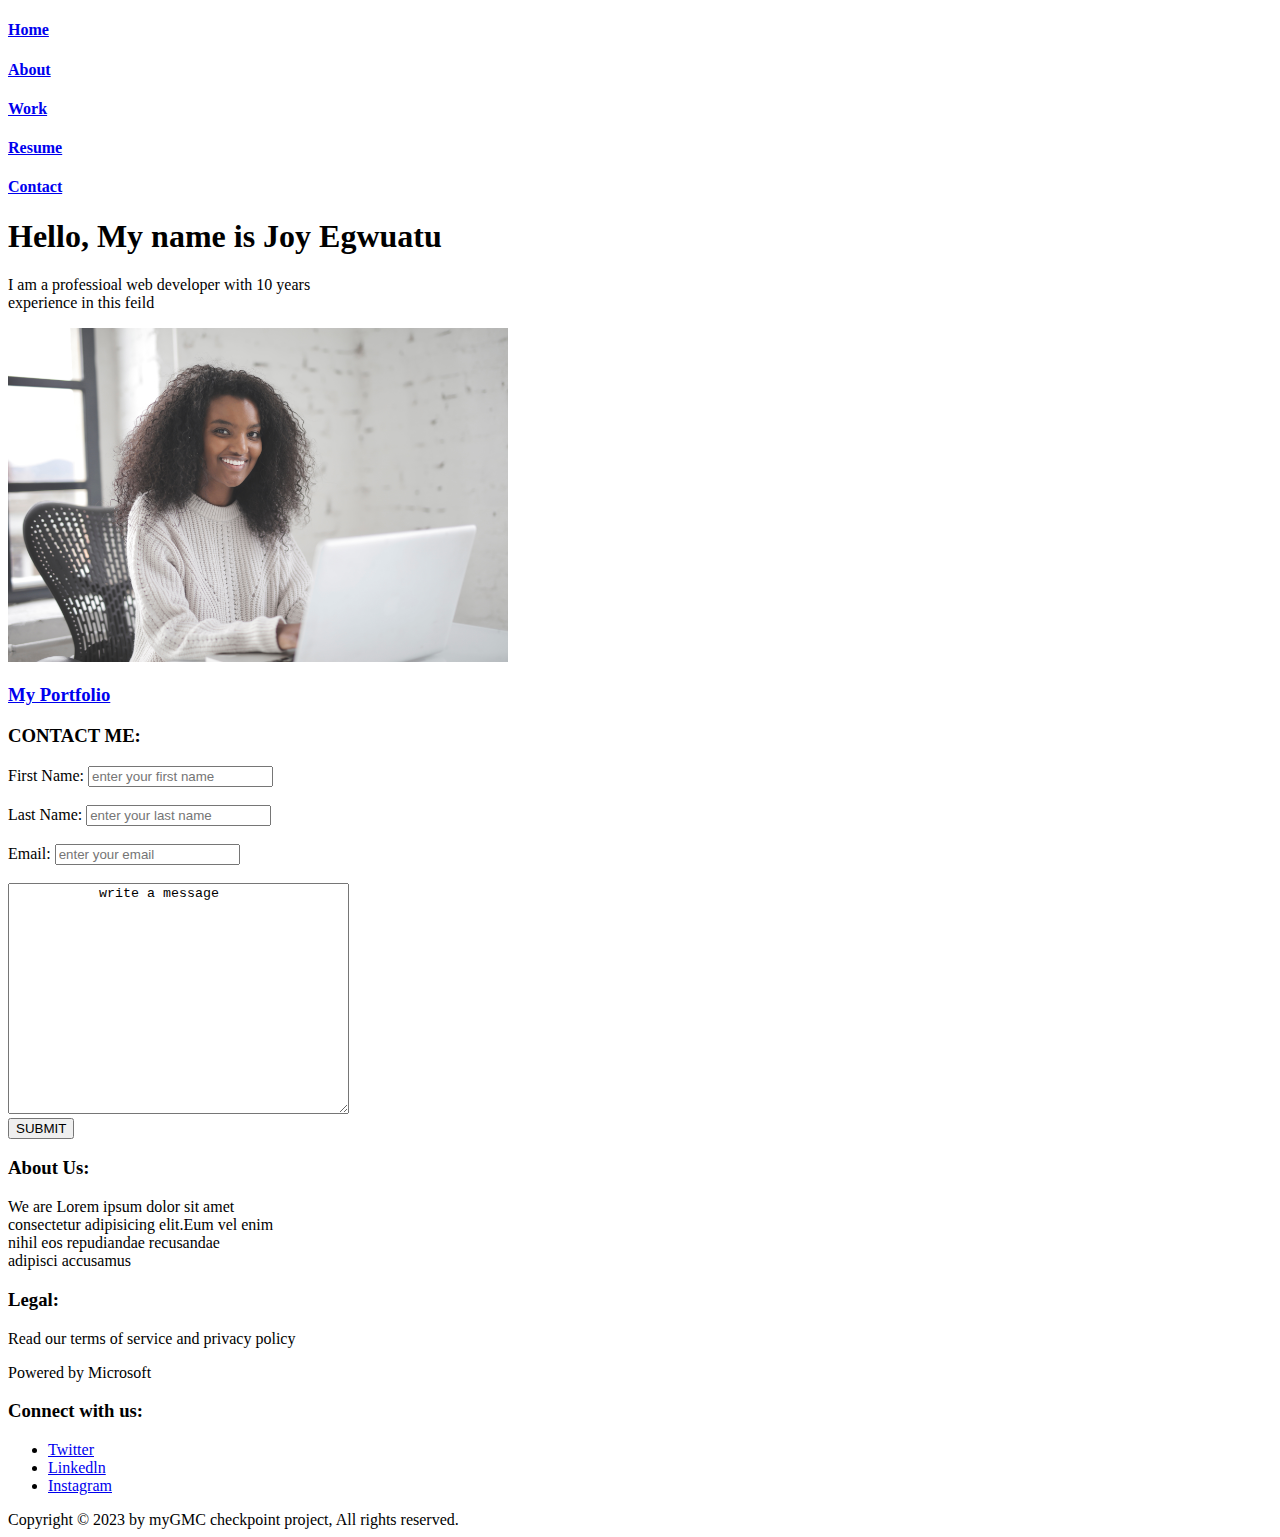
==== index.html @ 3bc533db "first commit" ====
<!DOCTYPE html>
<html lang="en">
  <head>
    <meta charset="UTF-8" />

    <link rel="stylesheet" href="style.css" />
    <meta name="viewport" content="width=device-width, initial-scale=1.0" />
    <title>Document</title>
  </head>
  <body>
    <!--header section opening tag-->
    <header>
      <!-- navbar opening tag-->
      <nav>
        <h4><a href="#">Home</a></h4>
        <h4><a href="#">About</a></h4>
        <h4><a href="#">Work</a></h4>
        <h4><a href="#">Resume</a></h4>
        <h4><a href="#">Contact</a></h4>
      </nav>
      <!-- navbar closing tag-->

      <div>
        <h1>Hello, My name is Joy Egwuatu</h1>
        <p>
          I am a professioal web developer with 10 years <br />
          experience in this feild
        </p>
        <img
          src="pexels-andrea-piacquadio-3892920.jpg"
          alt="my profile picture"
          width="500px"
        />
        <h3><a href="contact us.html">My Portfolio</a></h3>
      </div>
    </header>
    <!--header section closing tag-->

    <!--main section opening tag-->
    <main>
      <section>
        <form>
          <h3>CONTACT ME:</h3>
          <div>
            <label for="first-name">First Name: </label
            ><input
              name="first-name"
              type="text"
              placeholder="enter your first name"
            />
          </div>
          <br />

          <div>
            <label for="last-name">Last Name: </label
            ><input
              name="last-name"
              type="text"
              placeholder="enter your last name"
            />
          </div>
          <br />

          <div>
            <label for="email">Email: </label
            ><input
              name="last-name"
              type="text"
              placeholder="enter your email"
            />
          </div>
          <br />

          <div>
            <textarea name="my-textarea" id="contact-us" cols="40" rows="15">
           write a message
         </textarea
            >
          </div>

          <div>
            <input type="submit" value="SUBMIT" />
          </div>
        </form>
      </section>

      <section>
        <div>
          <h3>About Us:</h3>
          <p>
            We are Lorem ipsum dolor sit amet <br />
            consectetur adipisicing elit.Eum vel enim <br />
            nihil eos repudiandae recusandae <br />
            adipisci accusamus
          </p>
        </div>

        <div>
          <h3>Legal:</h3>
          <p>Read our terms of service and privacy policy</p>
        </div>

        <div>
          <p>Powered by Microsoft</p>
        </div>
        <div>
          <h3>Connect with us:</h3>
          <ul>
            <li><a href="#">Twitter</a></li>
            <li><a href="#">Linkedln</a></li>
            <li><a href="#">Instagram</a></li>
          </ul>
        </div>
      </section>
    </main>
    <!--header section closing tag-->

    <!-- footer-opening section tag-->
    <footer>
      Copyright &copy; 2023 by myGMC checkpoint project, All rights reserved.
    </footer>
    <!-- footer- closing section tag-->
  </body>
</html>
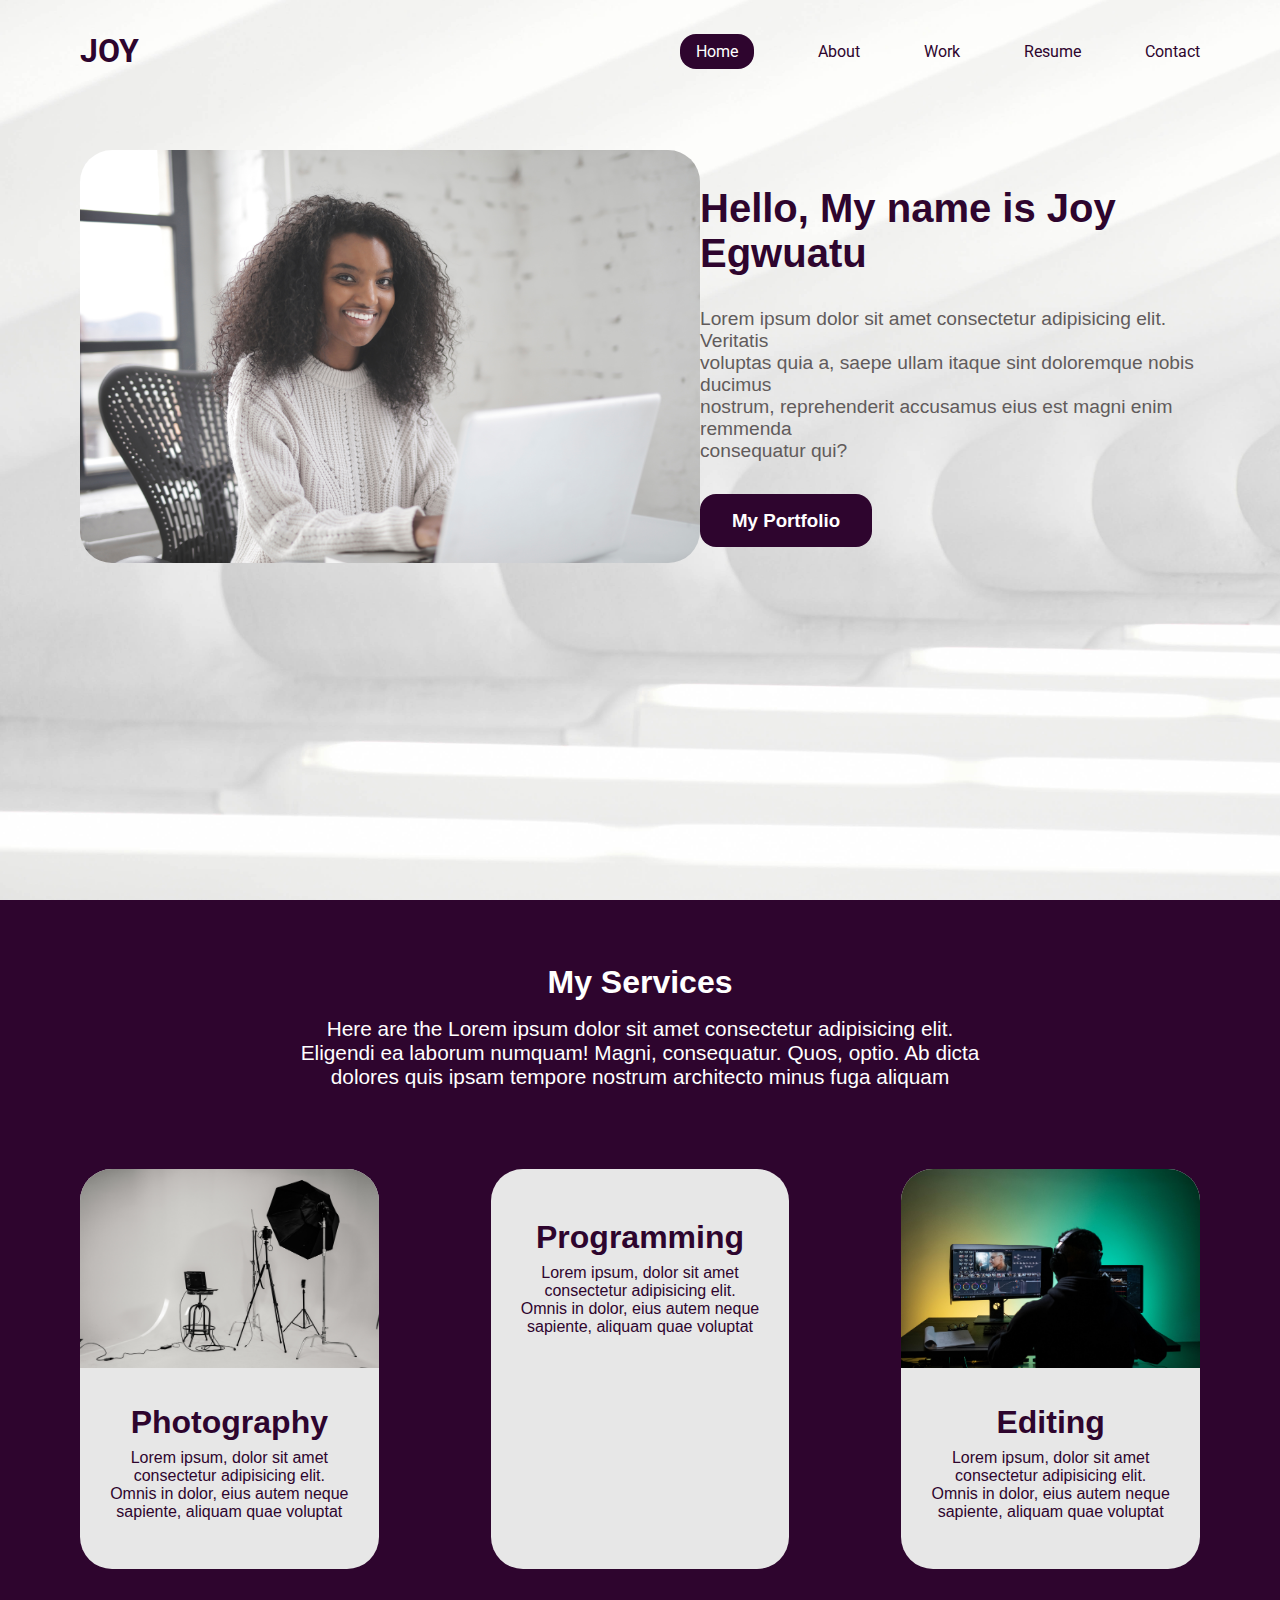
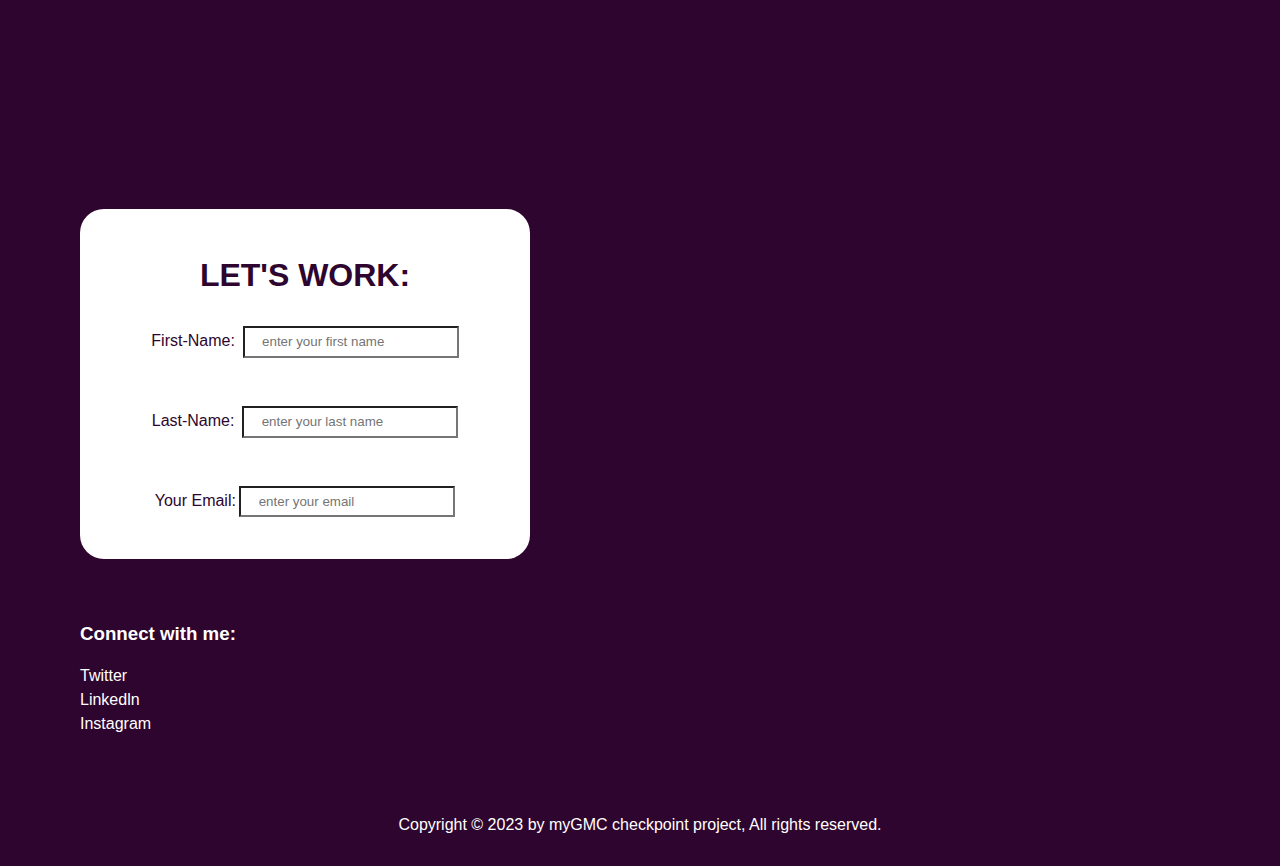
==== commit 73756725: "second commit" ====
--- a/index.html
+++ b/index.html
@@ -2,123 +2,173 @@
 <html lang="en">
   <head>
     <meta charset="UTF-8" />
+    <link
+      href="https://fonts.googleapis.com/css2?family=Raleway:ital,wght@0,300;0,400;0,500;0,700;1,700&family=Roboto:wght@300;400&display=swap"
+      rel="stylesheet"
+    />
 
     <link rel="stylesheet" href="style.css" />
     <meta name="viewport" content="width=device-width, initial-scale=1.0" />
+    <link rel="stylesheet" href="style.css" />
     <title>Document</title>
   </head>
   <body>
     <!--header section opening tag-->
     <header>
-      <!-- navbar opening tag-->
       <nav>
-        <h4><a href="#">Home</a></h4>
-        <h4><a href="#">About</a></h4>
-        <h4><a href="#">Work</a></h4>
-        <h4><a href="#">Resume</a></h4>
-        <h4><a href="#">Contact</a></h4>
+        <div class="nav-logo"><h1>JOY</h1></div>
+        <ul>
+          <li><a href="#" class="home-link">Home</a></li>
+          <li><a href="#">About</a></li>
+          <li><a href="#">Work</a></li>
+          <li><a href="#">Resume</a></li>
+          <li><a href="#">Contact</a></li>
+        </ul>
       </nav>
-      <!-- navbar closing tag-->
 
-      <div>
-        <h1>Hello, My name is Joy Egwuatu</h1>
-        <p>
-          I am a professioal web developer with 10 years <br />
-          experience in this feild
-        </p>
-        <img
-          src="pexels-andrea-piacquadio-3892920.jpg"
-          alt="my profile picture"
-          width="500px"
-        />
-        <h3><a href="contact us.html">My Portfolio</a></h3>
+      <div class="main-header">
+        <div class="main-left">
+          <img
+            src="pexels-andrea-piacquadio-3892920.jpg"
+            alt="my profile picture"
+            width="500px"
+            class="main-img"
+          />
+        </div>
+        <div class="main-about">
+          <h1>Hello, My name is Joy Egwuatu</h1>
+          <p>
+            Lorem ipsum dolor sit amet consectetur adipisicing elit. Veritatis
+            <br />
+            voluptas quia a, saepe ullam itaque sint doloremque nobis ducimus
+            <br />
+            nostrum, reprehenderit accusamus eius est magni enim remmenda <br />
+            consequatur qui?
+          </p>
+
+          <h3><a href="contact us.html">My Portfolio</a></h3>
+        </div>
       </div>
     </header>
+
     <!--header section closing tag-->
 
     <!--main section opening tag-->
     <main>
-      <section>
-        <form>
-          <h3>CONTACT ME:</h3>
-          <div>
-            <label for="first-name">First Name: </label
-            ><input
-              name="first-name"
-              type="text"
-              placeholder="enter your first name"
-            />
-          </div>
-          <br />
-
-          <div>
-            <label for="last-name">Last Name: </label
-            ><input
-              name="last-name"
-              type="text"
-              placeholder="enter your last name"
-            />
-          </div>
-          <br />
-
-          <div>
-            <label for="email">Email: </label
-            ><input
-              name="last-name"
-              type="text"
-              placeholder="enter your email"
-            />
-          </div>
-          <br />
-
-          <div>
-            <textarea name="my-textarea" id="contact-us" cols="40" rows="15">
-           write a message
-         </textarea
-            >
-          </div>
-
-          <div>
-            <input type="submit" value="SUBMIT" />
-          </div>
-        </form>
-      </section>
-
-      <section>
-        <div>
-          <h3>About Us:</h3>
+          <!-- section-1 opening tag-->
+      <section class="section-1">
+        <div class="service-about">
+          <h1>My Services</h1>
           <p>
-            We are Lorem ipsum dolor sit amet <br />
-            consectetur adipisicing elit.Eum vel enim <br />
-            nihil eos repudiandae recusandae <br />
-            adipisci accusamus
+            Here are the Lorem ipsum dolor sit amet consectetur adipisicing
+            elit.
+            <br />
+            Eligendi ea laborum numquam! Magni, consequatur. Quos, optio. Ab
+            dicta
+            <br />
+            dolores quis ipsam tempore nostrum architecto minus fuga aliquam
           </p>
         </div>
 
-        <div>
-          <h3>Legal:</h3>
-          <p>Read our terms of service and privacy policy</p>
+        <div class="service-work">
+          <div class="service-work1">
+            <img
+              src="pexels-brett-sayles-2388569.jpg"
+              alt=""
+              class="photo-img"
+            />
+
+            <h1>Photography</h1>
+            <p>
+              Lorem ipsum, dolor sit amet <br />
+              consectetur adipisicing elit.<br />
+              Omnis in dolor, eius autem neque <br />
+              sapiente, aliquam quae voluptat
+            </p>
+          </div>
+          <div class="service-work1 service-work2">
+            <img
+              src="pexels-markus-spiske-177598.jpg"
+              alt=""
+              class="photo-img"
+            />
+
+            <h1>Programming</h1>
+            <p>
+              Lorem ipsum, dolor sit amet <br />
+              consectetur adipisicing elit.<br />
+              Omnis in dolor, eius autem neque <br />
+              sapiente, aliquam quae voluptat
+            </p>
+          </div>
+          <div class="service-work1 service-work2">
+            <img src="pexels-ron-lach-8102677.jpg" alt="" class="photo-img" />
+
+            <h1>Editing</h1>
+            <p>
+              Lorem ipsum, dolor sit amet <br />
+              consectetur adipisicing elit.<br />
+              Omnis in dolor, eius autem neque <br />
+              sapiente, aliquam quae voluptat
+            </p>
+          </div>
         </div>
+      </section>
+        <!-- section-1 closing tag-->
 
-        <div>
-          <p>Powered by Microsoft</p>
-        </div>
-        <div>
-          <h3>Connect with us:</h3>
+    <!-- section-2 opening tag-->
+      <section>
+        <form class="section-2">
+          <div class="fill">
+            <h1>LET'S WORK:</h1>
+            <div class="about-name">
+              <label for="first-name">First-Name: </label
+              ><input
+                name="first-name"
+                type="text"
+                placeholder="enter your first name"
+                type="hidden"
+              />
+            </div>
+            <div class="about-name">
+              <label for="last-name">Last-Name: </label
+              ><input
+                name="last-name"
+                type="text"
+                placeholder="enter your last name"
+                type="hidden"
+              />
+            </div>
+            <div class="about-name">
+              <label for="email">Your Email:</label
+              ><input
+                name="last-name"
+                type="text"
+                placeholder="enter your email"
+                type="hidden"
+              />
+            </div>
+          </div>
+        </form>
+
+        <div class="connect">
+          <h3>Connect with me:</h3>
           <ul>
             <li><a href="#">Twitter</a></li>
             <li><a href="#">Linkedln</a></li>
             <li><a href="#">Instagram</a></li>
           </ul>
         </div>
+
+        <footer>
+          Copyright &copy; 2023 by myGMC checkpoint project, All rights
+          reserved.
+        </footer>
       </section>
+      
+    <!-- section-2 closing tag-->
     </main>
-    <!--header section closing tag-->
-
-    <!-- footer-opening section tag-->
-    <footer>
-      Copyright &copy; 2023 by myGMC checkpoint project, All rights reserved.
-    </footer>
-    <!-- footer- closing section tag-->
+    
+    <!--main section closing tag-->
   </body>
 </html>
--- a/style.css
+++ b/style.css
@@ -0,0 +1,205 @@
+* {
+  margin: 0;
+  padding: 0;
+  box-sizing: border-box;
+}
+
+body {
+  font-family: "Roboto", sans-serif;
+  margin: 0 auto;
+  color: #fff;
+}
+header {
+  height: 100vh;
+  background-image: url(pexels-gdtography-950241.jpg);
+  background-size: cover;
+  padding: 2rem 5rem;
+  max-width: 100%;
+  overflow: hidden;
+}
+nav {
+  display: flex;
+  justify-content: space-between;
+  align-items: center;
+  margin-bottom: 5rem;
+  width: 100%;
+}
+nav ul {
+  display: flex;
+  justify-content: center;
+  align-items: center;
+  gap: 4rem;
+  list-style: none;
+
+  & a {
+    text-decoration: none;
+    color: rgb(46, 5, 46);
+  }
+}
+.home-link {
+  color: #fff;
+  background-color: rgb(46, 5, 46);
+  padding: 0.5rem 1rem;
+  border-radius: 1rem;
+}
+.nav-logo {
+  color: rgb(46, 5, 46);
+}
+
+.home-link:hover {
+  background-color: #fff;
+  color: rgb(46, 5, 46);
+}
+.main-header {
+  display: flex;
+  justify-content: space-between;
+  align-items: center;
+  font-family: sans-serif;
+  width: 100%;
+}
+main {
+  padding: 2rem 5rem;
+}
+.main-img {
+  border-radius: 2rem;
+  width: 620px;
+}
+
+.main-img:hover {
+  box-shadow: rgba(100, 100, 111, 0.2) 0px 7px 29px 0px;
+}
+
+.main-about h1 {
+  font-size: 2.5rem;
+  margin-bottom: 2rem;
+  color: rgb(46, 5, 46);
+}
+
+.main-about p {
+  color: #615b5b;
+  font-size: 1.2rem;
+  margin-bottom: 3rem;
+}
+.main-about a {
+  background-color: rgb(46, 5, 46);
+  color: #fff;
+  text-decoration: none;
+  padding: 1rem 2rem;
+  border-radius: 1rem;
+}
+
+.main-about a:hover {
+  box-shadow: rgb(245, 245, 247) 0px 7px 29px 0px;
+}
+
+main {
+  font-family: sans-serif;
+  background-color: rgb(46, 5, 46);
+}
+
+.service-about {
+  text-align: center;
+  margin-bottom: 5rem;
+  color: #fff;
+}
+.service-about h1 {
+  font-size: 2rem;
+  margin-bottom: 1rem;
+  text-align: center;
+}
+.section-1 {
+  margin-bottom: 15rem;
+  margin-top: 2rem;
+}
+.service-about p {
+  font-size: 1.3rem;
+}
+.photo-img {
+  width: 100%;
+  margin-top: 2rem 0 2rem 0;
+  border-top-left-radius: 2rem;
+  border-top-right-radius: 2rem;
+}
+.service-work1:hover {
+  box-shadow: rgba(100, 100, 111, 0.831) 0px 7px 29px 0px;
+}
+
+.service-work1 {
+  background-color: #e7e7e7;
+  width: 300px;
+  height: 400px;
+  border-radius: 2rem;
+  color: rgb(46, 5, 46);
+}
+.service-work1 h1 {
+  text-align: center;
+  margin-bottom: 0.5rem;
+  margin-top: 2rem;
+
+  & p {
+    text-align: center;
+  }
+}
+
+.service-work1 p {
+  text-align: center;
+}
+
+.service-work {
+  display: flex;
+  user-select: none;
+  /* justify-content: space-around; */
+  justify-content: center;
+  align-items: center;
+  gap: 7rem;
+}
+.section-2 {
+  background-color: #fff;
+  width: 450px;
+  height: 350px;
+  margin-bottom: 4rem;
+  border-radius: 1.5rem;
+}
+
+.fill {
+  padding-top: 3rem;
+  text-align: center;
+  color: rgb(46, 5, 46);
+  & h1 {
+    margin-bottom: 2rem;
+  }
+}
+
+.fill input {
+  padding: 0.4rem 1.1rem;
+  margin-left: 0.2rem;
+  margin-bottom: 3rem;
+  background: #fff;
+}
+.fill input:hover {
+  box-shadow: rgba(100, 100, 111, 0.2) 0px 7px 29px 0px;
+}
+
+.connect {
+  color: #fff;
+  margin-bottom: 5rem;
+}
+
+.connect a {
+  color: #fff;
+  text-decoration: none;
+}
+.connect li {
+  list-style: none;
+}
+.connect ul {
+  line-height: 1.5rem;
+}
+.connect h3 {
+  margin-bottom: 1.2rem;
+}
+
+footer {
+  display: flex;
+  justify-content: center;
+}
--- a/style.css
+++ b/style.css
@@ -0,0 +1,205 @@
+* {
+  margin: 0;
+  padding: 0;
+  box-sizing: border-box;
+}
+
+body {
+  font-family: "Roboto", sans-serif;
+  margin: 0 auto;
+  color: #fff;
+}
+header {
+  height: 100vh;
+  background-image: url(pexels-gdtography-950241.jpg);
+  background-size: cover;
+  padding: 2rem 5rem;
+  max-width: 100%;
+  overflow: hidden;
+}
+nav {
+  display: flex;
+  justify-content: space-between;
+  align-items: center;
+  margin-bottom: 5rem;
+  width: 100%;
+}
+nav ul {
+  display: flex;
+  justify-content: center;
+  align-items: center;
+  gap: 4rem;
+  list-style: none;
+
+  & a {
+    text-decoration: none;
+    color: rgb(46, 5, 46);
+  }
+}
+.home-link {
+  color: #fff;
+  background-color: rgb(46, 5, 46);
+  padding: 0.5rem 1rem;
+  border-radius: 1rem;
+}
+.nav-logo {
+  color: rgb(46, 5, 46);
+}
+
+.home-link:hover {
+  background-color: #fff;
+  color: rgb(46, 5, 46);
+}
+.main-header {
+  display: flex;
+  justify-content: space-between;
+  align-items: center;
+  font-family: sans-serif;
+  width: 100%;
+}
+main {
+  padding: 2rem 5rem;
+}
+.main-img {
+  border-radius: 2rem;
+  width: 620px;
+}
+
+.main-img:hover {
+  box-shadow: rgba(100, 100, 111, 0.2) 0px 7px 29px 0px;
+}
+
+.main-about h1 {
+  font-size: 2.5rem;
+  margin-bottom: 2rem;
+  color: rgb(46, 5, 46);
+}
+
+.main-about p {
+  color: #615b5b;
+  font-size: 1.2rem;
+  margin-bottom: 3rem;
+}
+.main-about a {
+  background-color: rgb(46, 5, 46);
+  color: #fff;
+  text-decoration: none;
+  padding: 1rem 2rem;
+  border-radius: 1rem;
+}
+
+.main-about a:hover {
+  box-shadow: rgb(245, 245, 247) 0px 7px 29px 0px;
+}
+
+main {
+  font-family: sans-serif;
+  background-color: rgb(46, 5, 46);
+}
+
+.service-about {
+  text-align: center;
+  margin-bottom: 5rem;
+  color: #fff;
+}
+.service-about h1 {
+  font-size: 2rem;
+  margin-bottom: 1rem;
+  text-align: center;
+}
+.section-1 {
+  margin-bottom: 15rem;
+  margin-top: 2rem;
+}
+.service-about p {
+  font-size: 1.3rem;
+}
+.photo-img {
+  width: 100%;
+  margin-top: 2rem 0 2rem 0;
+  border-top-left-radius: 2rem;
+  border-top-right-radius: 2rem;
+}
+.service-work1:hover {
+  box-shadow: rgba(100, 100, 111, 0.831) 0px 7px 29px 0px;
+}
+
+.service-work1 {
+  background-color: #e7e7e7;
+  width: 300px;
+  height: 400px;
+  border-radius: 2rem;
+  color: rgb(46, 5, 46);
+}
+.service-work1 h1 {
+  text-align: center;
+  margin-bottom: 0.5rem;
+  margin-top: 2rem;
+
+  & p {
+    text-align: center;
+  }
+}
+
+.service-work1 p {
+  text-align: center;
+}
+
+.service-work {
+  display: flex;
+  user-select: none;
+  /* justify-content: space-around; */
+  justify-content: center;
+  align-items: center;
+  gap: 7rem;
+}
+.section-2 {
+  background-color: #fff;
+  width: 450px;
+  height: 350px;
+  margin-bottom: 4rem;
+  border-radius: 1.5rem;
+}
+
+.fill {
+  padding-top: 3rem;
+  text-align: center;
+  color: rgb(46, 5, 46);
+  & h1 {
+    margin-bottom: 2rem;
+  }
+}
+
+.fill input {
+  padding: 0.4rem 1.1rem;
+  margin-left: 0.2rem;
+  margin-bottom: 3rem;
+  background: #fff;
+}
+.fill input:hover {
+  box-shadow: rgba(100, 100, 111, 0.2) 0px 7px 29px 0px;
+}
+
+.connect {
+  color: #fff;
+  margin-bottom: 5rem;
+}
+
+.connect a {
+  color: #fff;
+  text-decoration: none;
+}
+.connect li {
+  list-style: none;
+}
+.connect ul {
+  line-height: 1.5rem;
+}
+.connect h3 {
+  margin-bottom: 1.2rem;
+}
+
+footer {
+  display: flex;
+  justify-content: center;
+}
